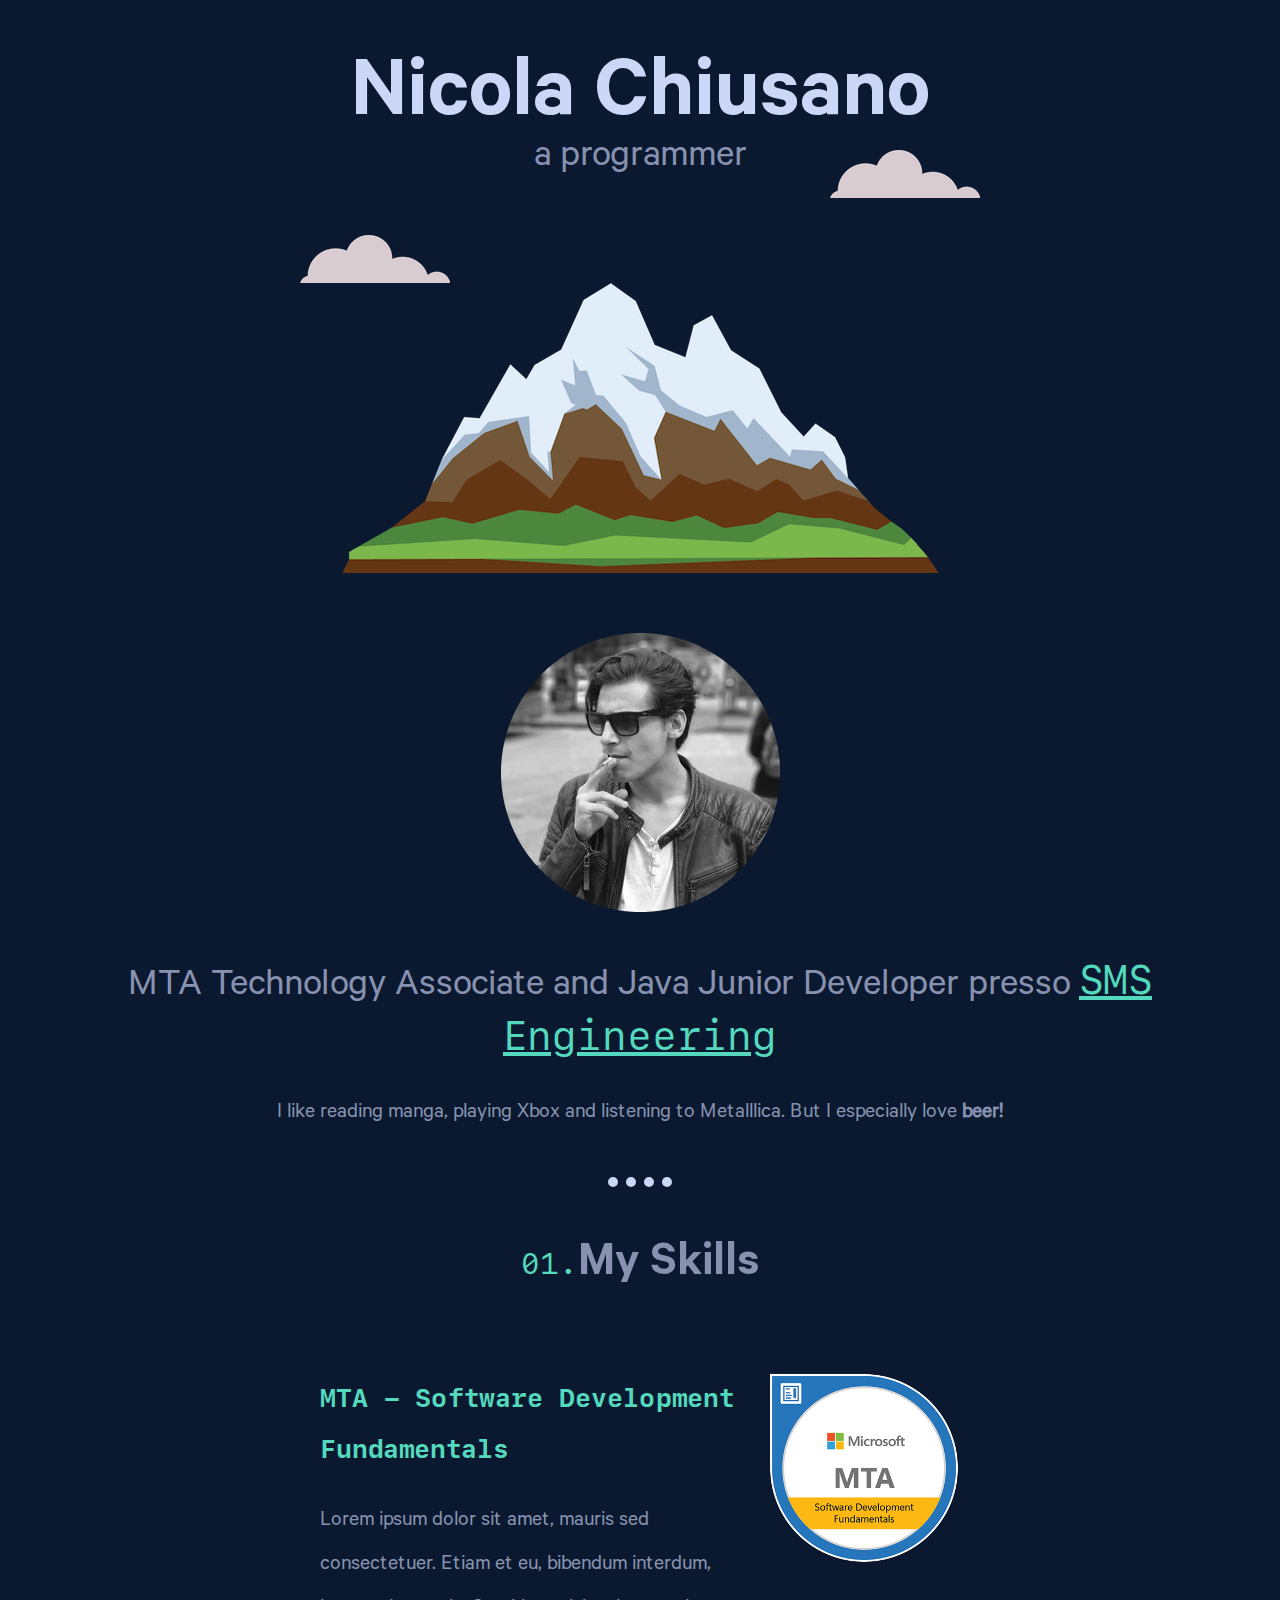
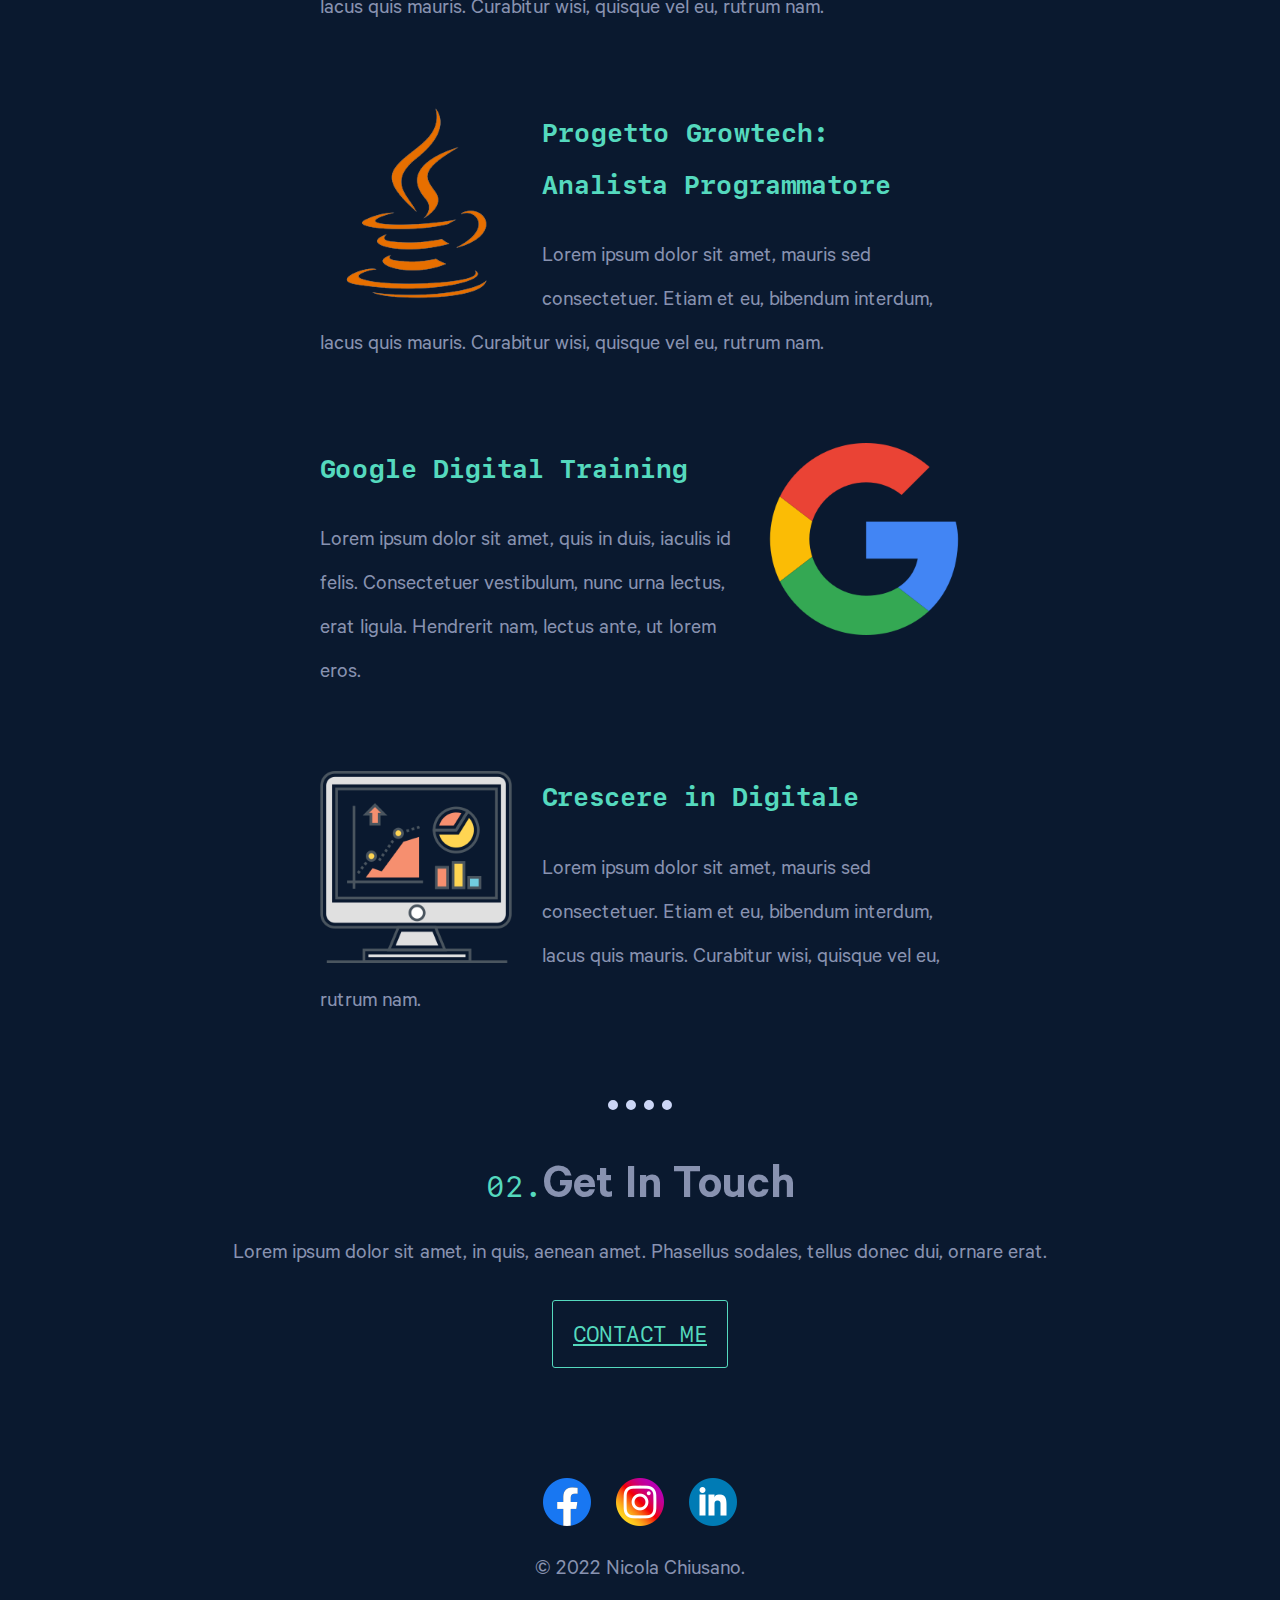
==== index.html @ 99264841 "First Version of my new CV site" ====
<!DOCTYPE html>
<html lang="en">
  <head>
    <meta charset="UTF-8" />
    <meta http-equiv="X-UA-Compatible" content="IE=edge" />
    <meta name="viewport" content="width=device-width, initial-scale=1.0" />
    <title>Nicola Chiusano - Web Developer</title>
    <link rel="shortcut icon" href="images/favicon.ico" type="image/x-icon" />
    <link rel="stylesheet" href="css/style.css" />
    <link
      rel="stylesheet"
      href="font/Calibre.css"
      type="text/css"
      charset="utf-8"
    />
    <link
      rel="stylesheet"
      href="font/SFMono.css"
      type="text/css"
      charset="utf-8"
    />
  </head>
  <body>
    <div class="top-container">
      <img class="top-cloud" src="images/cloud.png" alt="cloud_img" />
      <h1>Nicola Chiusano</h1>
      <h2>a programmer</h2>
      <img class="bottom-cloud" src="images/cloud.png" alt="cloud_img" />
      <img src="images/mountain.png" alt="mountain_img" />
    </div>
    <div class="middle-container">
      <div class="profile">
        <img
          src="images/30168150_1828113254158588_8211509985153377765_o-modified.png"
          alt="profile-img"
        />
        <h2>
          MTA Technology Associate and Java Junior Developer presso
          <a href="https://www.smsengineering.it/" target="_blank"
            >SMS Engineering</a
          >
        </h2>
        <p>
          I like reading manga, playing Xbox and listening to Metalllica. But I
          especially love <strong>beer!</strong>
        </p>
      </div>
      <hr />
      <div class="skills">
        <h2 class="title"><span class="pro">01.</span>My Skills</h2>
        <div class="skill-row">
          <a
            href="https://docs.microsoft.com/it-it/certifications/exams/98-361"
            target="_blank"
            ><img
              class="img-row-right"
              src="images/MTA-Developer-SDF-98-361.png"
              alt="MTA-Developer-SDF-98-361"
          /></a>
          <h3>
            MTA - Software Development Fundamentals
          </h3>
          <p>
            Lorem ipsum dolor sit amet, mauris sed consectetuer. Etiam et eu,
            bibendum interdum, lacus quis mauris. Curabitur wisi, quisque vel
            eu, rutrum nam.
          </p>
        </div>
        <div class="skill-row">
          <a
            href="https://www.timevision.it/corso-web-developer/"
            target="_blank"
            ><img
              class="img-row-left"
              src="images/100212_java_icon.png"
              alt="Growtech"
          /></a>
          <h3>Progetto Growtech: Analista Programmatore</h3>
          <p>
            Lorem ipsum dolor sit amet, mauris sed consectetuer. Etiam et eu,
            bibendum interdum, lacus quis mauris. Curabitur wisi, quisque vel
            eu, rutrum nam.
          </p>
        </div>
        <div class="skill-row">
          <a
            href="https://learndigital.withgoogle.com/digitaltraining/course/digital-marketing"
            target="_blank"
          >
            <img
              class="img-row-right"
              src="images/1298745_google_brand_branding_logo_network_icon.png"
              alt="Google digitaltraining"
            />
          </a>
          <h3>Google Digital Training</h3>
          <p>
            Lorem ipsum dolor sit amet, quis in duis, iaculis id felis.
            Consectetuer vestibulum, nunc urna lectus, erat ligula. Hendrerit
            nam, lectus ante, ut lorem eros.
          </p>
        </div>
        <div class="skill-row">
          <a href="http://www.crescereindigitale.it/" target="_blank"
            ><img
              class="img-row-left"
              src="images/7146538_web_seo_seo icons_flat business icon_flat marketing icon_icon.png"
              alt="crescereindigitale"
          /></a>
          <h3>Crescere in Digitale</h3>
          <p>
            Lorem ipsum dolor sit amet, mauris sed consectetuer. Etiam et eu,
            bibendum interdum, lacus quis mauris. Curabitur wisi, quisque vel
            eu, rutrum nam.
          </p>
        </div>
      </div>
      <hr />
      <div class="contact-me">
        <h2 class="title"><span class="pro">02.</span>Get In Touch</h2>
        <p>
          Lorem ipsum dolor sit amet, in quis, aenean amet. Phasellus sodales,
          tellus donec dui, ornare erat.
        </p>
        <a class="btn" href="mailto:nicolaschiusano94@gmail.com" target="_blank">CONTACT ME</a>
      </div>
    </div>
    <div class="bottom-container">
      <a href="http://m.me/nicolas.chiusano1" target="_blank"
        ><img
          class="img-bottom-container"
          src="images/5296499_fb_facebook_facebook logo_icon.png"
          alt="Facebook"
      /></a>
      <a href="https://www.instagram.com/nicolasc2102/" target="_blank"
        ><img
          class="img-bottom-container"
          src="images/3225191_app_instagram_logo_media_popular_icon.png"
          alt="instagram"
      /></a>
      <a href="https://it.linkedin.com/" target="_blank"
        ><img
          class="img-bottom-container"
          src="images/317750_linkedin_icon.png"
          alt="linkedin-profile"
      /></a>
      <p>© 2022 Nicola Chiusano.</p>
    </div>
  </body>
</html>
---- css/style.css ----
body {
  margin: 0;
  text-align: center;
  font-family: "Calibre-Regular";
  font-size: 22px;
  background-color: #0a192f;
  color: #8892b0;
}

h1 {
  font-size: 90px;
  font-family: "Calibre-SemiBold";
  color: #ccd6f6;
  line-height: 2px;
  margin: 50px auto 0 auto;
}

h2 {
  color: #8892b0;
  font-family: "Calibre-Regular";
  font-size: 40px;
  font-weight: normal;
}

h3 {
  font-family: "SFMono";
  color: #55d9be;
}

a {
  font-family: "SFMono";
  color: #55d9be;
}

.top-container {
  color: #406882;
  position: relative;
  margin-top: 100px;
}

.middle-container {
  margin-top: 50px;
  position: relative;
}

.bottom-container {
  position: relative;
  margin-top: 100px;
}

.pro {
  font-family: "SFMono";
  color: #55d9be;
  font-size: 30px;
}

.top-cloud {
  position: absolute;
  right: 300px;
  top: 50px;
}

.bottom-cloud {
  position: absolute;
  left: 300px;
  bottom: 300px;
}

.skill-row {
  margin: 75px auto;
  width: 50%;
  text-align: left;
  line-height: 2;
}

.img-row-right {
  width: 30%;
  float: right;
  margin-left: 30px;
}

.img-row-left {
  width: 30%;
  float: left;
  margin-right: 30px;
}

.img-bottom-container {
  margin: 0 10px;
}

hr {
  border-style: dotted none none none;
  border-color: #ccd6f6;
  border-width: 10px;
  height: 0px;
  width: 5%;
  margin: 50px auto;
}

.btn {
  line-height: 4;
  padding: 20px;
  border-radius: 3px;
  border-color: #55d9be;
  border: 1px solid;
}

.title {
  font-family: "Calibre-Semibold";
  font-size: 50px;
  margin:0;
}
---- font/Calibre.css ----
@font-face {
  font-family: "Calibre-Black";
  src: url("Calibre-Black.woff2") format("woff2"),
    url("Calibre-Black.woff") format("woff");
  font-weight: 900;
  font-style: normal;
  font-display: swap;
}

@font-face {
  font-family: "Calibre-Bold";
  src: url("Calibre-Bold.woff2") format("woff2"),
    url("Calibre-Bold.woff") format("woff");
  font-weight: bold;
  font-style: normal;
  font-display: swap;
}

@font-face {
  font-family: "Calibre-BlackItalic";
  src: url("Calibre-BlackItalic.woff2") format("woff2"),
    url("Calibre-BlackItalic.woff") format("woff");
  font-weight: 900;
  font-style: italic;
  font-display: swap;
}

@font-face {
  font-family: "Calibre-Regular";
  src: url("Calibre-Regular.woff2") format("woff2"),
    url("Calibre-Regular.woff") format("woff");
  font-weight: normal;
  font-style: normal;
  font-display: swap;
}

@font-face {
  font-family: "Calibre-BoldItalic";
  src: url("Calibre-BoldItalic.woff2") format("woff2"),
    url("Calibre-BoldItalic.woff") format("woff");
  font-weight: bold;
  font-style: italic;
  font-display: swap;
}

@font-face {
  font-family: "Calibre-MediumItalic";
  src: url("Calibre-MediumItalic.woff2") format("woff2"),
    url("Calibre-MediumItalic.woff") format("woff");
  font-weight: 500;
  font-style: italic;
  font-display: swap;
}

@font-face {
  font-family: "Calibre-SemiboldItalic";
  src: url("Calibre-SemiboldItalic.woff2") format("woff2"),
    url("Calibre-SemiboldItalic.woff") format("woff");
  font-weight: 600;
  font-style: italic;
  font-display: swap;
}

@font-face {
  font-family: "Calibre-LightItalic";
  src: url("Calibre-LightItalic.woff2") format("woff2"),
    url("Calibre-LightItalic.woff") format("woff");
  font-weight: 300;
  font-style: italic;
  font-display: swap;
}

@font-face {
  font-family: "Calibre-Medium";
  src: url("Calibre-Medium.woff2") format("woff2"),
    url("Calibre-Medium.woff") format("woff");
  font-weight: 500;
  font-style: normal;
  font-display: swap;
}

@font-face {
  font-family: "Calibre-Light";
  src: url("Calibre-Light.woff2") format("woff2"),
    url("Calibre-Light.woff") format("woff");
  font-weight: 300;
  font-style: normal;
  font-display: swap;
}

@font-face {
  font-family: "Calibre-ThinItalic";
  src: url("Calibre-ThinItalic.woff2") format("woff2"),
    url("Calibre-ThinItalic.woff") format("woff");
  font-weight: 100;
  font-style: italic;
  font-display: swap;
}

@font-face {
  font-family: "Calibre-Semibold";
  src: url("Calibre-Semibold.woff2") format("woff2"),
    url("Calibre-Semibold.woff") format("woff");
  font-weight: 600;
  font-style: normal;
  font-display: swap;
}

@font-face {
  font-family: "Calibre-RegularItalic";
  src: url("Calibre-RegularItalic.woff2") format("woff2"),
    url("Calibre-RegularItalic.woff") format("woff");
  font-weight: normal;
  font-style: italic;
  font-display: swap;
}

@font-face {
  font-family: "Calibre-Thin";
  src: url("Calibre-Thin.woff2") format("woff2"),
    url("Calibre-Thin.woff") format("woff");
  font-weight: 100;
  font-style: normal;
  font-display: swap;
}
---- font/SFMono.css ----
@font-face {
    font-family: 'SFMono';
    src: url('SFMono-HeavyItalic.woff2') format('woff2'),
        url('SFMono-HeavyItalic.woff') format('woff');
    font-weight: 900;
    font-style: italic;
    font-display: swap;
}

@font-face {
    font-family: 'SFMono';
    src: url('SFMono-Semibold.woff2') format('woff2'),
        url('SFMono-Semibold.woff') format('woff');
    font-weight: 600;
    font-style: normal;
    font-display: swap;
}

@font-face {
    font-family: 'SFMono';
    src: url('SFMono-LightItalic.woff2') format('woff2'),
        url('SFMono-LightItalic.woff') format('woff');
    font-weight: 300;
    font-style: italic;
    font-display: swap;
}

@font-face {
    font-family: 'SFMono';
    src: url('SFMono-Regular.woff2') format('woff2'),
        url('SFMono-Regular.woff') format('woff');
    font-weight: normal;
    font-style: normal;
    font-display: swap;
}

@font-face {
    font-family: 'SFMono';
    src: url('SFMono-Heavy.woff2') format('woff2'),
        url('SFMono-Heavy.woff') format('woff');
    font-weight: 900;
    font-style: normal;
    font-display: swap;
}

@font-face {
    font-family: 'SFMono';
    src: url('SFMono-SemiboldItalic.woff2') format('woff2'),
        url('SFMono-SemiboldItalic.woff') format('woff');
    font-weight: 600;
    font-style: italic;
    font-display: swap;
}

@font-face {
    font-family: 'SFMono';
    src: url('SFMono-Light.woff2') format('woff2'),
        url('SFMono-Light.woff') format('woff');
    font-weight: 300;
    font-style: normal;
    font-display: swap;
}

@font-face {
    font-family: 'SFMono';
    src: url('SFMono-RegularItalic.woff2') format('woff2'),
        url('SFMono-RegularItalic.woff') format('woff');
    font-weight: normal;
    font-style: italic;
    font-display: swap;
}

@font-face {
    font-family: 'SFMono';
    src: url('SFMono-Bold.woff2') format('woff2'),
        url('SFMono-Bold.woff') format('woff');
    font-weight: bold;
    font-style: normal;
    font-display: swap;
}

@font-face {
    font-family: 'SFMono';
    src: url('SFMono-BoldItalic.woff2') format('woff2'),
        url('SFMono-BoldItalic.woff') format('woff');
    font-weight: bold;
    font-style: italic;
    font-display: swap;
}

@font-face {
    font-family: 'SFMono';
    src: url('SFMono-MediumItalic.woff2') format('woff2'),
        url('SFMono-MediumItalic.woff') format('woff');
    font-weight: 500;
    font-style: italic;
    font-display: swap;
}

@font-face {
    font-family: 'SFMono';
    src: url('SFMono-Medium.woff2') format('woff2'),
        url('SFMono-Medium.woff') format('woff');
    font-weight: 500;
    font-style: normal;
    font-display: swap;
}
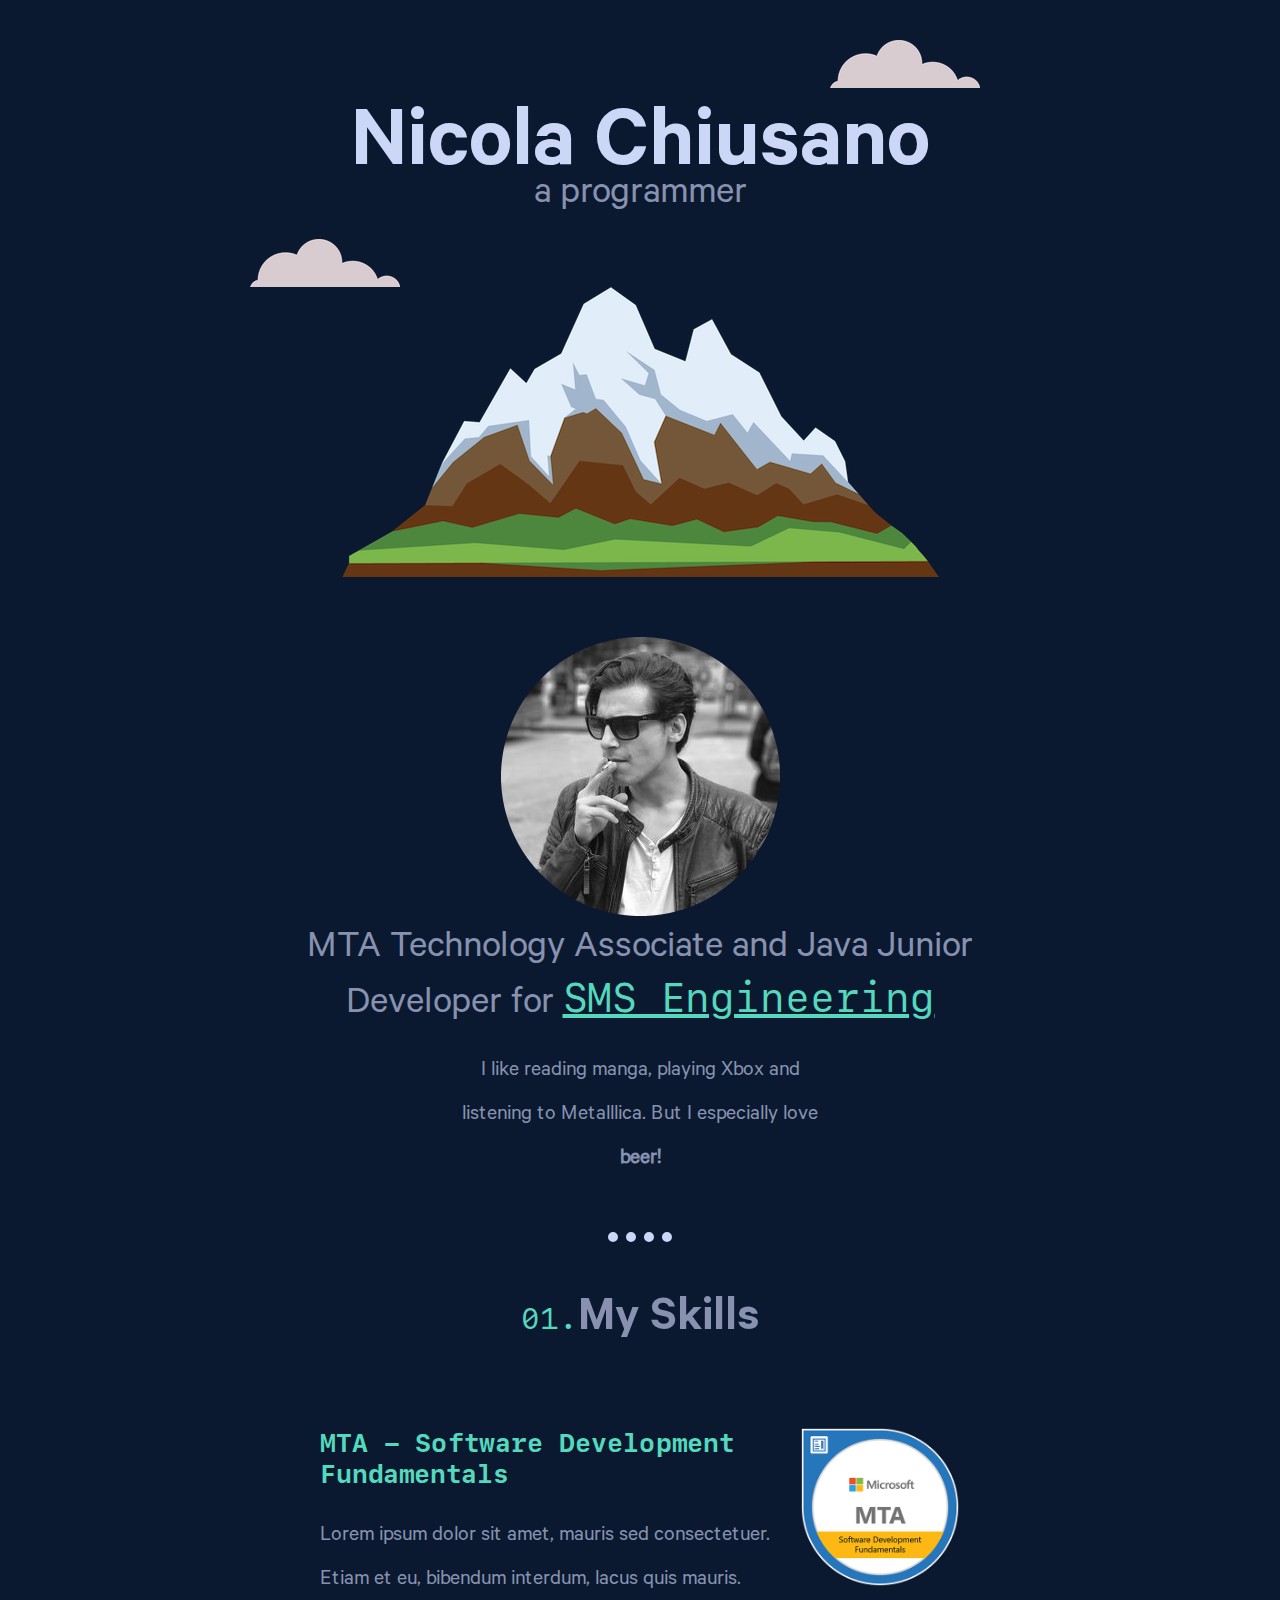
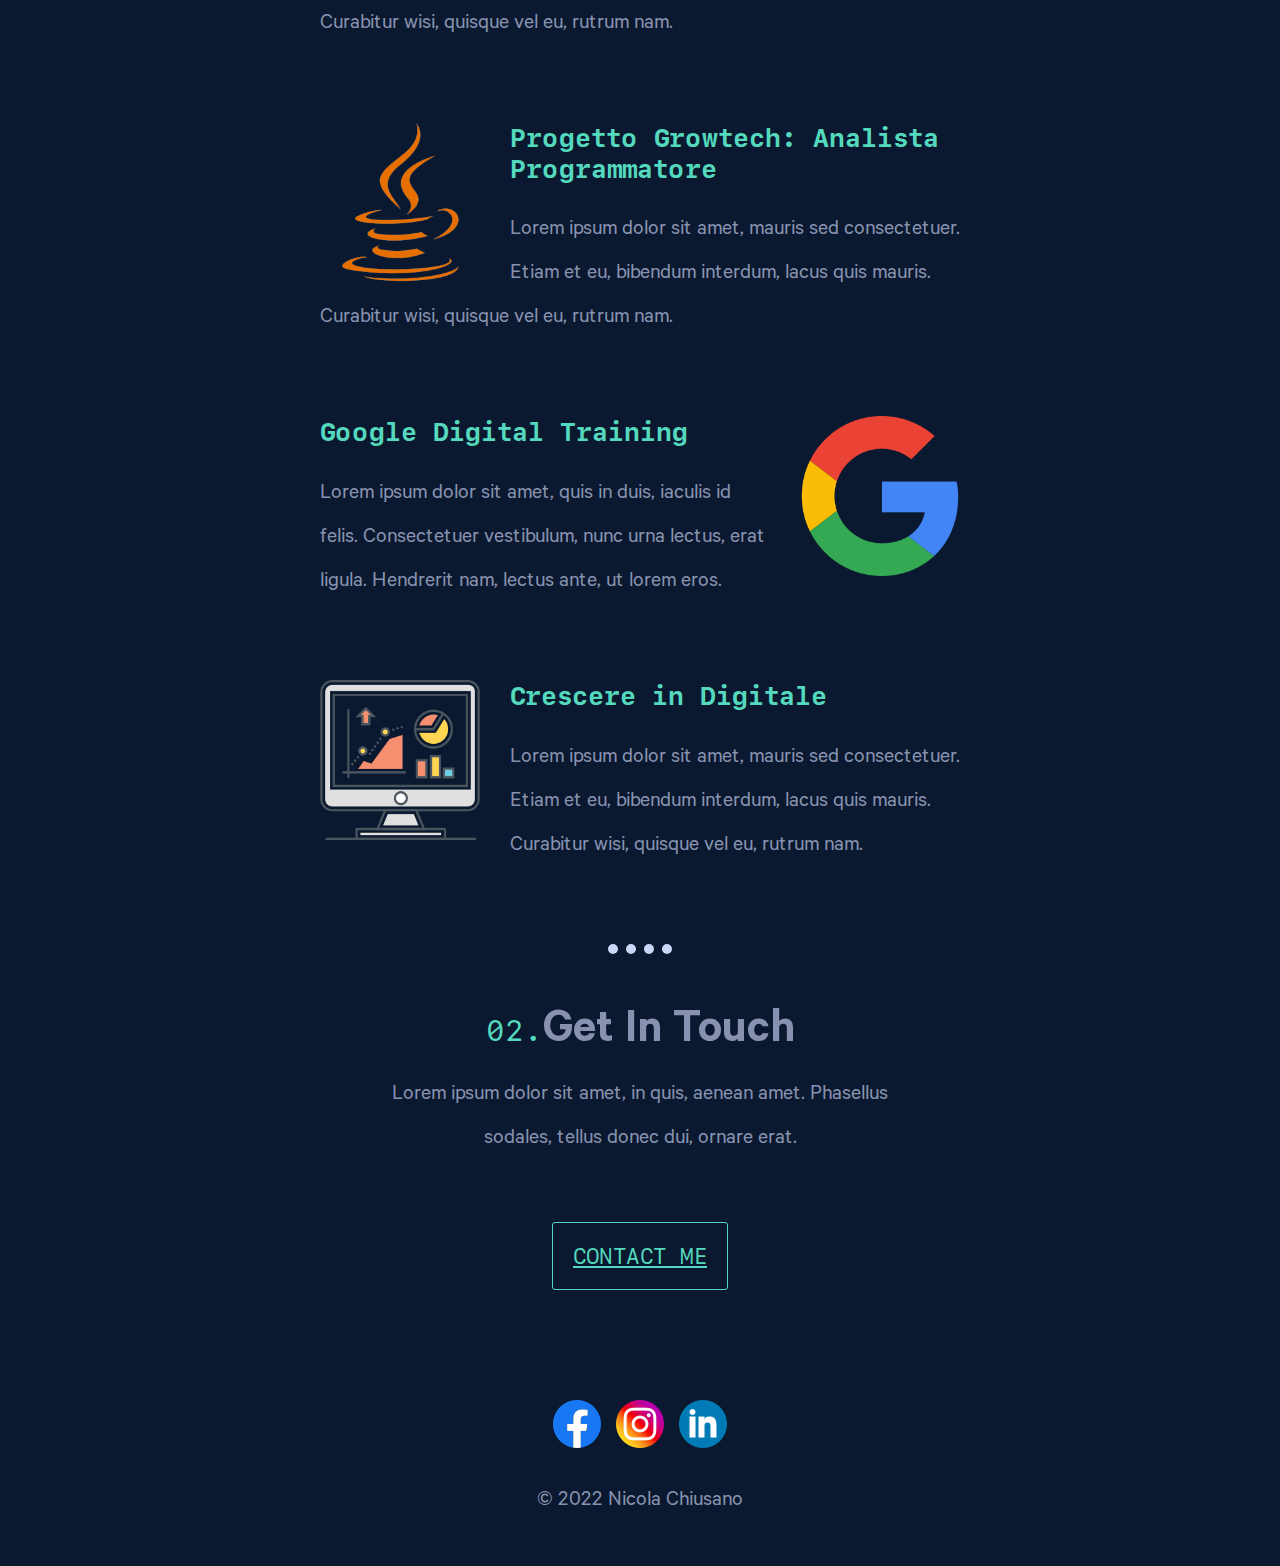
==== commit d10f240c: "update index.html 2" ====
--- a/index.html
+++ b/index.html
@@ -35,12 +35,12 @@
           alt="profile-img"
         />
         <h2>
-          MTA Technology Associate and Java Junior Developer presso
+          MTA Technology Associate and Java Junior Developer for
           <a href="https://www.smsengineering.it/" target="_blank"
             >SMS Engineering</a
           >
         </h2>
-        <p>
+        <p class="intro">
           I like reading manga, playing Xbox and listening to Metalllica. But I
           especially love <strong>beer!</strong>
         </p>
@@ -118,7 +118,7 @@
       <hr />
       <div class="contact-me">
         <h2 class="title"><span class="pro">02.</span>Get In Touch</h2>
-        <p>
+        <p class="contact-message">
           Lorem ipsum dolor sit amet, in quis, aenean amet. Phasellus sodales,
           tellus donec dui, ornare erat.
         </p>
@@ -144,7 +144,7 @@
           src="images/317750_linkedin_icon.png"
           alt="linkedin-profile"
       /></a>
-      <p>© 2022 Nicola Chiusano.</p>
+      <p>© 2022 Nicola Chiusano</p>
     </div>
   </body>
 </html>
--- a/css/style.css
+++ b/css/style.css
@@ -1,10 +1,10 @@
 body {
-  margin: 0;
-  text-align: center;
+  background-color: #0a192f;
+  color: #8892b0;
   font-family: "Calibre-Regular";
   font-size: 22px;
-  background-color: #0a192f;
-  color: #8892b0;
+  text-align: center;
+  margin: 0;
 }
 
 h1 {
@@ -12,7 +12,7 @@
   font-family: "Calibre-SemiBold";
   color: #ccd6f6;
   line-height: 2px;
-  margin: 50px auto 0 auto;
+  margin: 50px auto 20px auto;
 }
 
 h2 {
@@ -20,6 +20,8 @@
   font-family: "Calibre-Regular";
   font-size: 40px;
   font-weight: normal;
+  width: 60%;
+  margin: auto;
 }
 
 h3 {
@@ -32,20 +34,21 @@
   color: #55d9be;
 }
 
+p {
+  line-height: 2;
+}
 .top-container {
   color: #406882;
   position: relative;
-  margin-top: 100px;
+  padding-top: 100px;
 }
 
 .middle-container {
-  margin-top: 50px;
-  position: relative;
+  margin: 50px auto;
 }
 
 .bottom-container {
-  position: relative;
-  margin-top: 100px;
+  padding: 50px 0 20px;
 }
 
 .pro {
@@ -57,12 +60,12 @@
 .top-cloud {
   position: absolute;
   right: 300px;
-  top: 50px;
+  top: 40px;
 }
 
 .bottom-cloud {
   position: absolute;
-  left: 300px;
+  left: 250px;
   bottom: 300px;
 }
 
@@ -70,23 +73,22 @@
   margin: 75px auto;
   width: 50%;
   text-align: left;
-  line-height: 2;
 }
 
 .img-row-right {
-  width: 30%;
+  width: 25%;
   float: right;
   margin-left: 30px;
 }
 
 .img-row-left {
-  width: 30%;
+  width: 25%;
   float: left;
   margin-right: 30px;
 }
 
 .img-bottom-container {
-  margin: 0 10px;
+  margin: 0 5px;
 }
 
 hr {
@@ -109,6 +111,15 @@
 .title {
   font-family: "Calibre-Semibold";
   font-size: 50px;
-  margin:0;
+  margin: auto;
 }
 
+.intro {
+  width: 30%;
+  margin: 20px auto;
+}
+
+.contact-message {
+  width: 40%;
+  margin: 10px auto 50px auto;
+}
